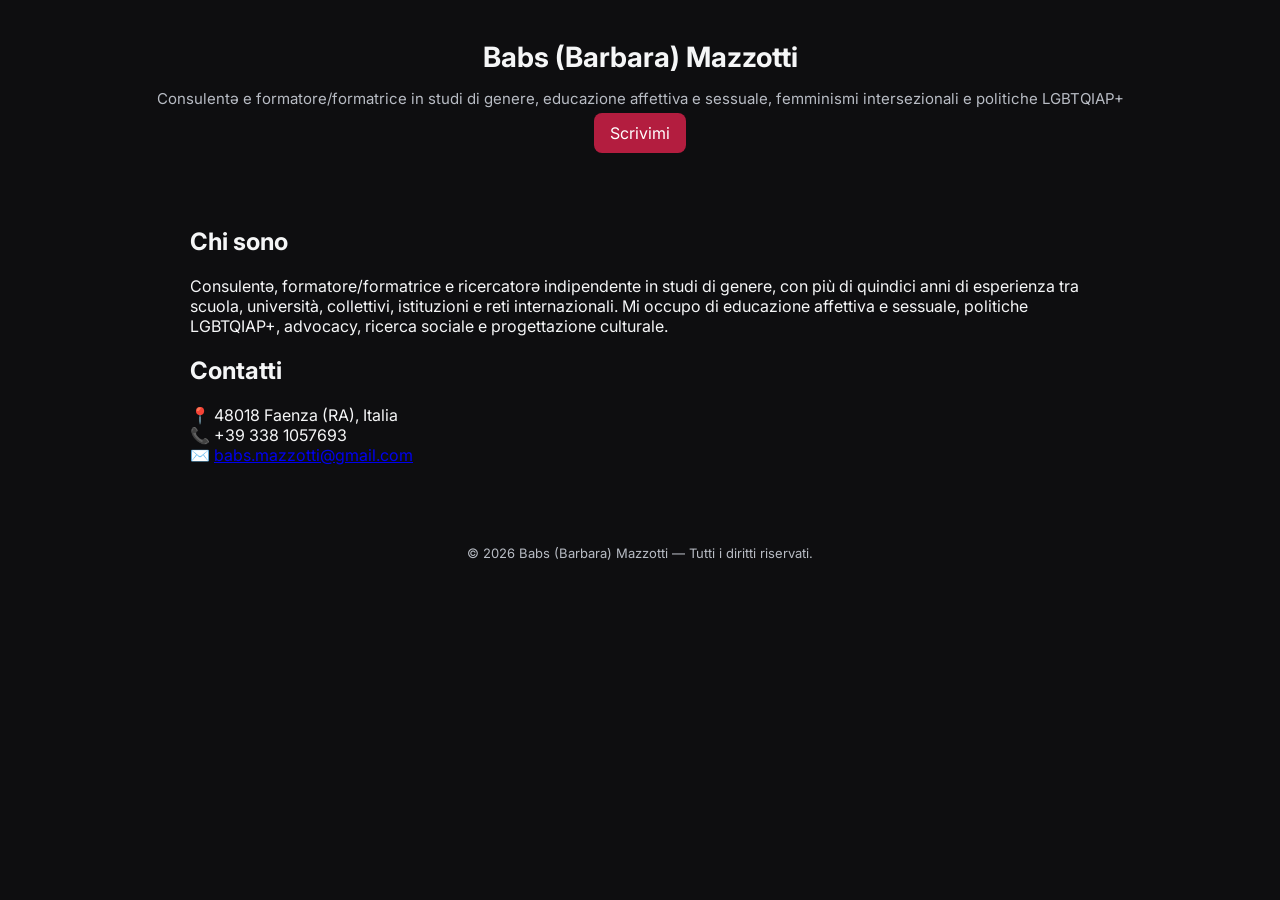
==== index.html @ f8a4dc7f "Add files via upload" ====
<!DOCTYPE html>
<html lang="it">
<head>
<meta charset="utf-8" />
<meta name="viewport" content="width=device-width, initial-scale=1" />
<title>Babs (Barbara) Mazzotti — Consulentə e formatore/formatrice in studi di genere</title>
<meta name="description" content="Consulenza e formazione su studi di genere, educazione affettiva e sessuale, femminismi intersezionali e politiche LGBTQIAP+. Ricerca, attivismo e progettazione culturale." />
<link href="https://fonts.googleapis.com/css2?family=Inter:wght@300;400;600;800&display=swap" rel="stylesheet">
<style>
  body {margin:0; font-family:'Inter', sans-serif; background:#0e0e10; color:#f5f6f7;}
  .container {max-width:900px; margin:auto; padding:24px;}
  header {text-align:center; padding:40px 0;}
  h1 {margin:0; font-size:28px;}
  p.subtitle {color:#b8bcc4; font-size:15px;}
  a.btn {background:#b31d3f; color:white; padding:10px 16px; border-radius:8px; text-decoration:none;}
  a.btn:hover {opacity:0.85;}
  footer {text-align:center; color:#b8bcc4; padding:40px 0; font-size:13px;}
</style>
</head>
<body>
  <header>
    <h1>Babs (Barbara) Mazzotti</h1>
    <p class="subtitle">Consulentə e formatore/formatrice in studi di genere, educazione affettiva e sessuale, femminismi intersezionali e politiche LGBTQIAP+</p>
    <a class="btn" href="mailto:babs.mazzotti@gmail.com">Scrivimi</a>
  </header>
  <main class="container">
    <h2>Chi sono</h2>
    <p>Consulentə, formatore/formatrice e ricercatorə indipendente in studi di genere, con più di quindici anni di esperienza tra scuola, università, collettivi, istituzioni e reti internazionali. Mi occupo di educazione affettiva e sessuale, politiche LGBTQIAP+, advocacy, ricerca sociale e progettazione culturale.</p>
    <h2>Contatti</h2>
    <p>📍 48018 Faenza (RA), Italia<br>📞 +39 338 1057693<br>✉️ <a href="mailto:babs.mazzotti@gmail.com">babs.mazzotti@gmail.com</a></p>
  </main>
  <footer>
    © <span id="year"></span> Babs (Barbara) Mazzotti — Tutti i diritti riservati.
  </footer>
<script>document.getElementById('year').textContent = new Date().getFullYear();</script>
</body>
</html>
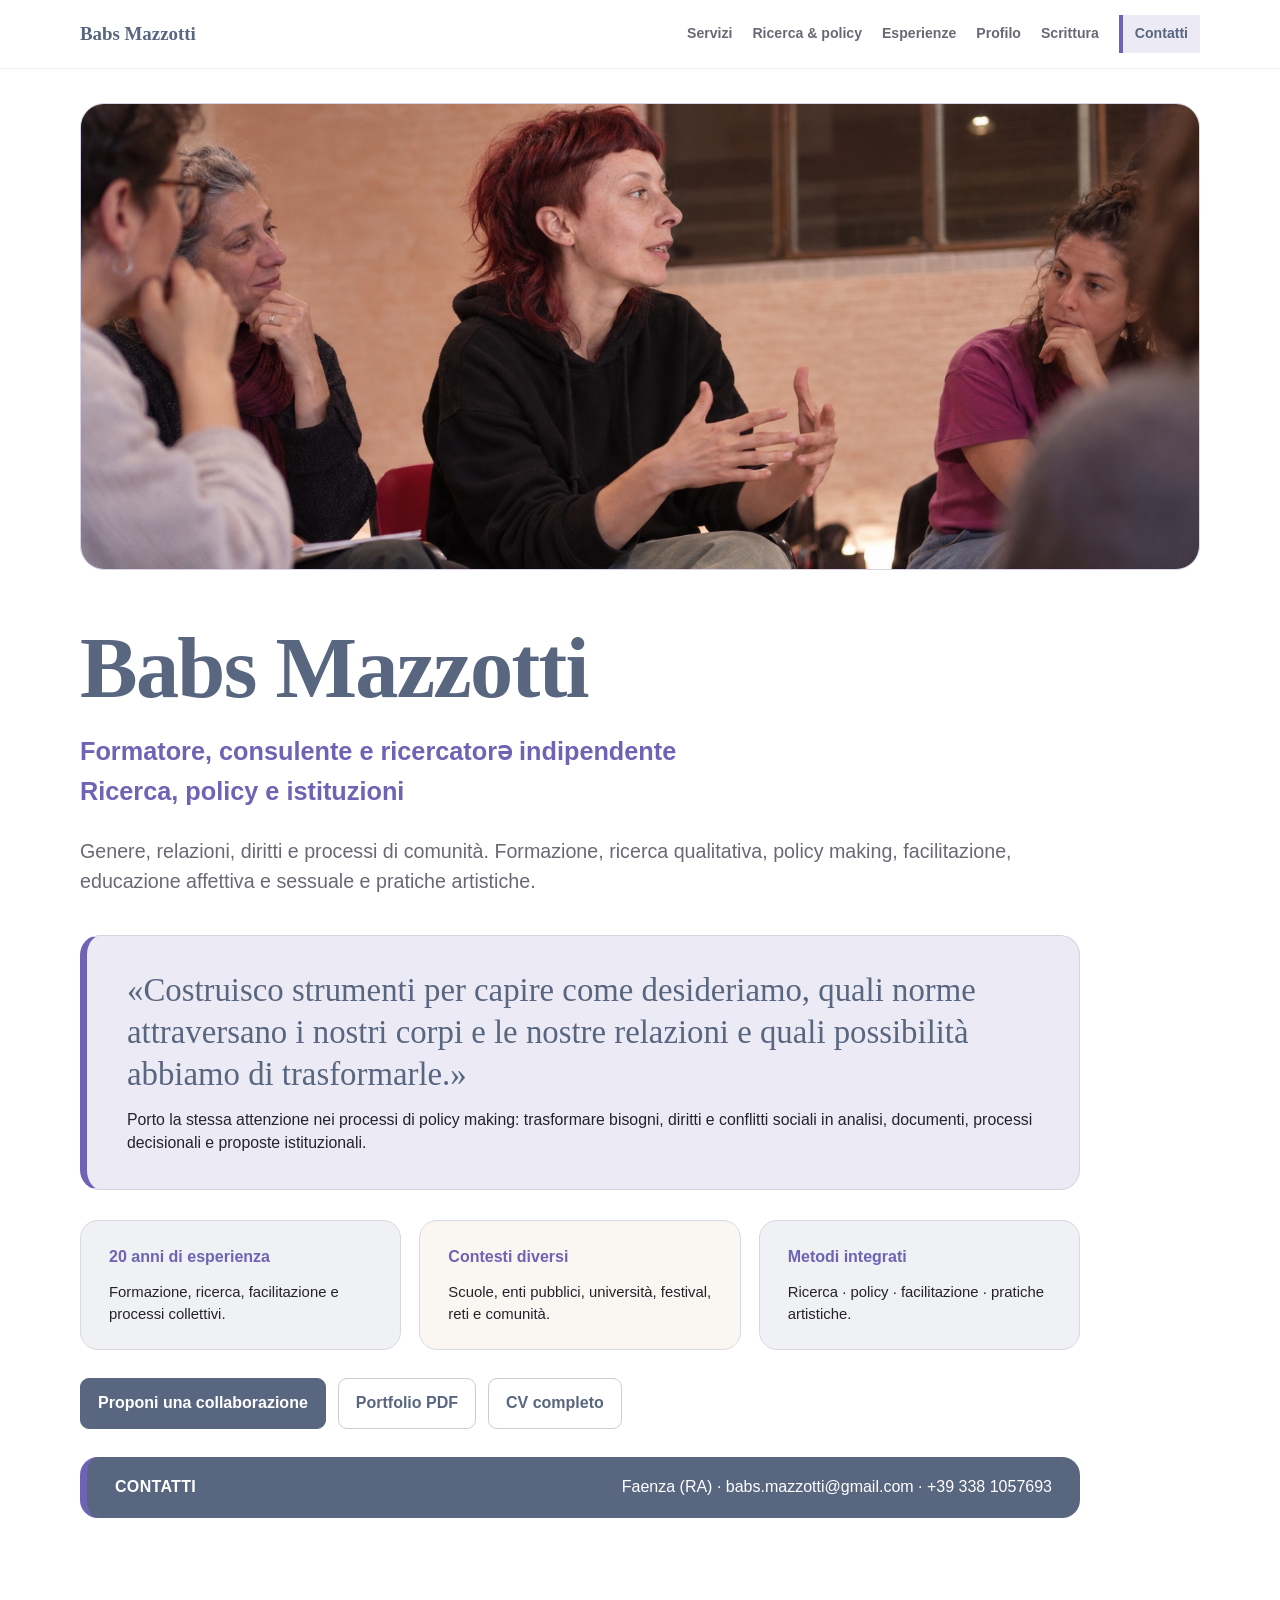
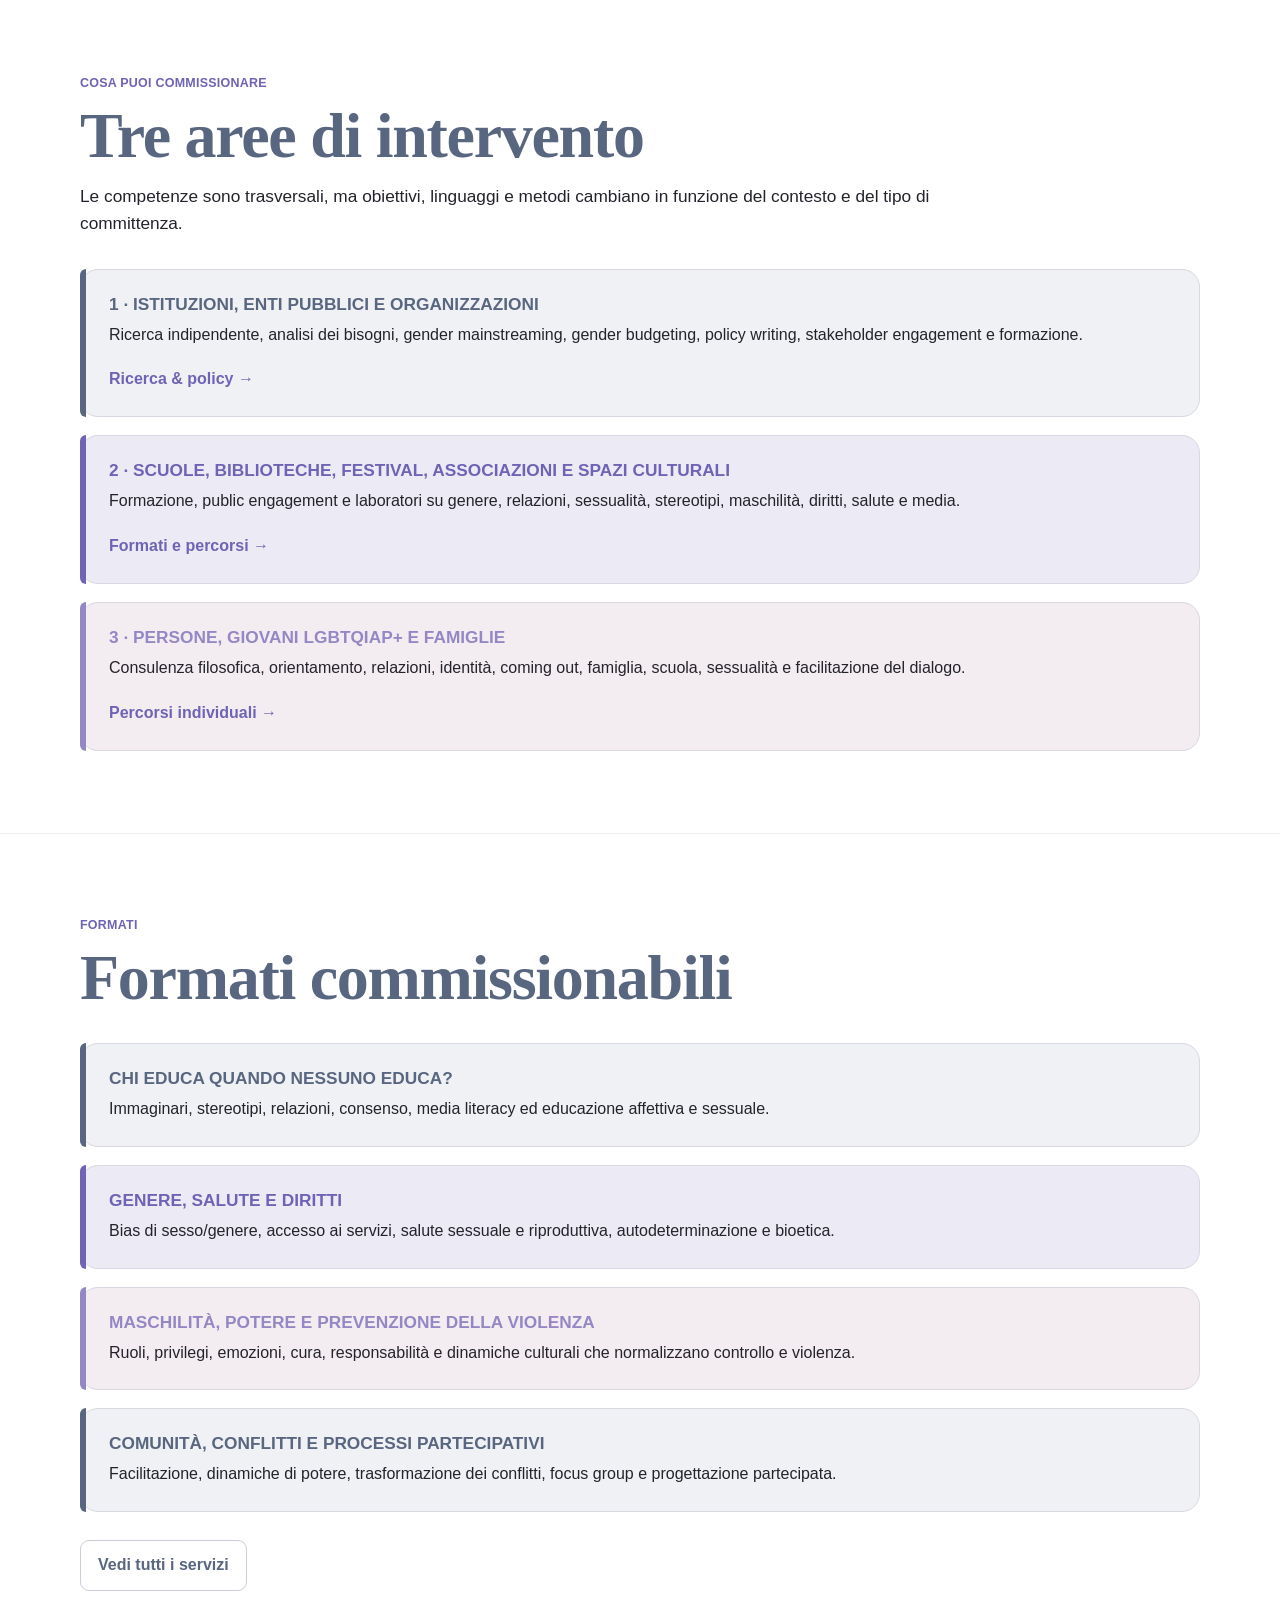
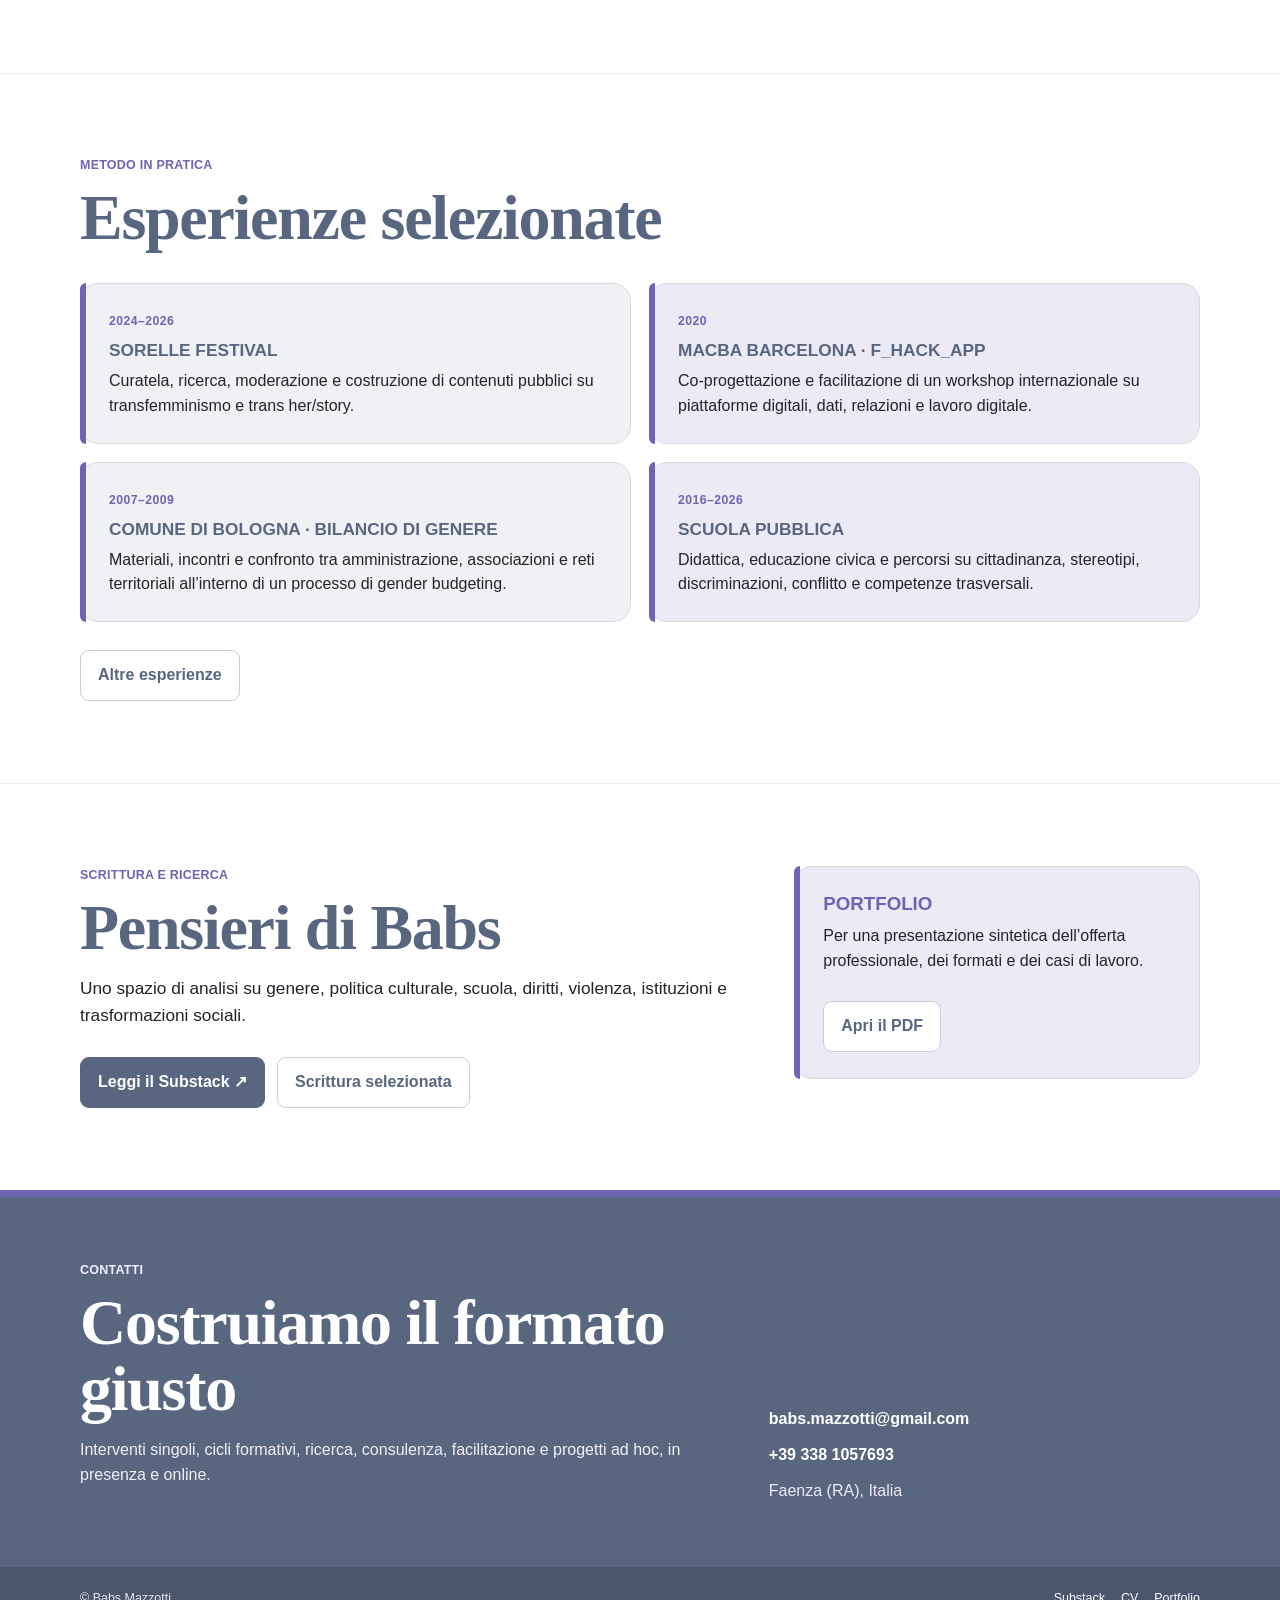
==== commit 643ebd02: "Nuovo sito professionale V3" ====
--- a/index.html
+++ b/index.html
@@ -1,37 +1,21 @@
-<!DOCTYPE html>
-<html lang="it">
-<head>
-<meta charset="utf-8" />
-<meta name="viewport" content="width=device-width, initial-scale=1" />
-<title>Babs (Barbara) Mazzotti — Consulentə e formatore/formatrice in studi di genere</title>
-<meta name="description" content="Consulenza e formazione su studi di genere, educazione affettiva e sessuale, femminismi intersezionali e politiche LGBTQIAP+. Ricerca, attivismo e progettazione culturale." />
-<link href="https://fonts.googleapis.com/css2?family=Inter:wght@300;400;600;800&display=swap" rel="stylesheet">
-<style>
-  body {margin:0; font-family:'Inter', sans-serif; background:#0e0e10; color:#f5f6f7;}
-  .container {max-width:900px; margin:auto; padding:24px;}
-  header {text-align:center; padding:40px 0;}
-  h1 {margin:0; font-size:28px;}
-  p.subtitle {color:#b8bcc4; font-size:15px;}
-  a.btn {background:#b31d3f; color:white; padding:10px 16px; border-radius:8px; text-decoration:none;}
-  a.btn:hover {opacity:0.85;}
-  footer {text-align:center; color:#b8bcc4; padding:40px 0; font-size:13px;}
-</style>
-</head>
-<body>
-  <header>
-    <h1>Babs (Barbara) Mazzotti</h1>
-    <p class="subtitle">Consulentə e formatore/formatrice in studi di genere, educazione affettiva e sessuale, femminismi intersezionali e politiche LGBTQIAP+</p>
-    <a class="btn" href="mailto:babs.mazzotti@gmail.com">Scrivimi</a>
-  </header>
-  <main class="container">
-    <h2>Chi sono</h2>
-    <p>Consulentə, formatore/formatrice e ricercatorə indipendente in studi di genere, con più di quindici anni di esperienza tra scuola, università, collettivi, istituzioni e reti internazionali. Mi occupo di educazione affettiva e sessuale, politiche LGBTQIAP+, advocacy, ricerca sociale e progettazione culturale.</p>
-    <h2>Contatti</h2>
-    <p>📍 48018 Faenza (RA), Italia<br>📞 +39 338 1057693<br>✉️ <a href="mailto:babs.mazzotti@gmail.com">babs.mazzotti@gmail.com</a></p>
-  </main>
-  <footer>
-    © <span id="year"></span> Babs (Barbara) Mazzotti — Tutti i diritti riservati.
-  </footer>
-<script>document.getElementById('year').textContent = new Date().getFullYear();</script>
-</body>
-</html>+<!doctype html><html lang="it"><head>
+<meta charset="utf-8"><meta name="viewport" content="width=device-width,initial-scale=1">
+<title>Babs Mazzotti — Formazione, ricerca, policy e facilitazione</title>
+<meta name="description" content="Babs Mazzotti: formazione, ricerca qualitativa, policy, facilitazione e progettazione culturale su genere, relazioni, diritti e processi di comunità.">
+<meta name="theme-color" content="#6e63b4"><link rel="canonical" href="https://babsmazzotti.it/">
+<meta property="og:title" content="Babs Mazzotti — Formazione, ricerca, policy e facilitazione"><meta property="og:description" content="Genere, relazioni, diritti e processi di comunità."><meta property="og:type" content="website"><meta property="og:url" content="https://babsmazzotti.it/"><meta property="og:image" content="https://babsmazzotti.it/assets/hero.jpg">
+<link rel="stylesheet" href="styles.css">
+<script type="application/ld+json">{"@context":"https://schema.org","@type":"Person","name":"Babs Mazzotti","url":"https://babsmazzotti.it","email":"mailto:babs.mazzotti@gmail.com","jobTitle":"Formazione, ricerca, policy e facilitazione","address":{"@type":"PostalAddress","addressLocality":"Faenza","addressRegion":"RA","addressCountry":"IT"},"sameAs":["https://babsmazzotti.substack.com"]}</script>
+</head><body>
+<a class="skip-link" href="#main">Vai al contenuto</a>
+<header class="site-header"><div class="wrap nav-wrap"><a class="brand" href="index.html">Babs Mazzotti</a><nav class="main-nav" aria-label="Navigazione principale"><a href="servizi.html">Servizi</a><a href="ricerca-policy.html">Ricerca &amp; policy</a><a href="esperienze.html">Esperienze</a><a href="profilo.html">Profilo</a><a href="scrittura.html">Scrittura</a><a class="nav-cta" href="contatti.html">Contatti</a></nav></div></header>
+<main id="main">
+<section class="hero"><div class="wrap"><figure class="hero-image"><img src="assets/hero.jpg" alt="Scena di un laboratorio partecipativo in uno spazio ad archi"></figure><div class="hero-copy"><h1>Babs Mazzotti</h1><p class="hero-role">Formatore, consulente e ricercatorə indipendente</p><p class="hero-role">Ricerca, policy e istituzioni</p><p class="hero-lead">Genere, relazioni, diritti e processi di comunità. Formazione, ricerca qualitativa, policy making, facilitazione, educazione affettiva e sessuale e pratiche artistiche.</p><blockquote class="quote"><span class="quote-main">«Costruisco strumenti per capire come desideriamo, quali norme attraversano i nostri corpi e le nostre relazioni e quali possibilità abbiamo di trasformarle.»</span><span class="quote-note">Porto la stessa attenzione nei processi di policy making: trasformare bisogni, diritti e conflitti sociali in analisi, documenti, processi decisionali e proposte istituzionali.</span></blockquote><div class="trust-strip"><div><strong>20 anni di esperienza</strong><span>Formazione, ricerca, facilitazione e processi collettivi.</span></div><div><strong>Contesti diversi</strong><span>Scuole, enti pubblici, università, festival, reti e comunità.</span></div><div><strong>Metodi integrati</strong><span>Ricerca · policy · facilitazione · pratiche artistiche.</span></div></div><div class="actions"><a class="button primary" href="contatti.html">Proponi una collaborazione</a><a class="button secondary" href="docs/Babs_Mazzotti_Portfolio.pdf">Portfolio PDF</a><a class="button secondary" href="cv.html">CV completo</a></div><div class="cover-contact"><strong>Contatti</strong><span>Faenza (RA) · <a href="mailto:babs.mazzotti@gmail.com">babs.mazzotti@gmail.com</a> · <a href="tel:+393381057693">+39 338 1057693</a></span></div></div></div></section>
+<section class="section"><div class="wrap"><p class="eyebrow">Cosa puoi commissionare</p><h2>Tre aree di intervento</h2><p class="section-intro">Le competenze sono trasversali, ma obiettivi, linguaggi e metodi cambiano in funzione del contesto e del tipo di committenza.</p><div class="grid three editorial-list"><article class="card slate"><h3>1 · Istituzioni, enti pubblici e organizzazioni</h3><p>Ricerca indipendente, analisi dei bisogni, gender mainstreaming, gender budgeting, policy writing, stakeholder engagement e formazione.</p><a class="card-link" href="ricerca-policy.html">Ricerca &amp; policy →</a></article><article class="card violet"><h3>2 · Scuole, biblioteche, festival, associazioni e spazi culturali</h3><p>Formazione, public engagement e laboratori su genere, relazioni, sessualità, stereotipi, maschilità, diritti, salute e media.</p><a class="card-link" href="servizi.html">Formati e percorsi →</a></article><article class="card rose"><h3>3 · Persone, giovani LGBTQIAP+ e famiglie</h3><p>Consulenza filosofica, orientamento, relazioni, identità, coming out, famiglia, scuola, sessualità e facilitazione del dialogo.</p><a class="card-link" href="servizi.html#persone">Percorsi individuali →</a></article></div></div></section>
+<section class="section soft"><div class="wrap"><p class="eyebrow">Formati</p><h2>Formati commissionabili</h2><div class="grid two"><article class="card slate"><h3>Chi educa quando nessuno educa?</h3><p>Immaginari, stereotipi, relazioni, consenso, media literacy ed educazione affettiva e sessuale.</p></article><article class="card violet"><h3>Genere, salute e diritti</h3><p>Bias di sesso/genere, accesso ai servizi, salute sessuale e riproduttiva, autodeterminazione e bioetica.</p></article><article class="card rose"><h3>Maschilità, potere e prevenzione della violenza</h3><p>Ruoli, privilegi, emozioni, cura, responsabilità e dinamiche culturali che normalizzano controllo e violenza.</p></article><article class="card slate"><h3>Comunità, conflitti e processi partecipativi</h3><p>Facilitazione, dinamiche di potere, trasformazione dei conflitti, focus group e progettazione partecipata.</p></article></div><div class="actions"><a class="button secondary" href="servizi.html">Vedi tutti i servizi</a></div></div></section>
+<section class="section"><div class="wrap"><p class="eyebrow">Metodo in pratica</p><h2>Esperienze selezionate</h2><div class="case-list"><article class="case"><time>2024–2026</time><h3>Sorelle Festival</h3><p>Curatela, ricerca, moderazione e costruzione di contenuti pubblici su transfemminismo e trans her/story.</p></article><article class="case"><time>2020</time><h3>MACBA Barcelona · F_Hack_App</h3><p>Co-progettazione e facilitazione di un workshop internazionale su piattaforme digitali, dati, relazioni e lavoro digitale.</p></article><article class="case"><time>2007–2009</time><h3>Comune di Bologna · Bilancio di genere</h3><p>Materiali, incontri e confronto tra amministrazione, associazioni e reti territoriali all’interno di un processo di gender budgeting.</p></article><article class="case"><time>2016–2026</time><h3>Scuola pubblica</h3><p>Didattica, educazione civica e percorsi su cittadinanza, stereotipi, discriminazioni, conflitto e competenze trasversali.</p></article></div><div class="actions"><a class="button secondary" href="esperienze.html">Altre esperienze</a></div></div></section>
+<section class="section pearl"><div class="wrap split"><div><p class="eyebrow">Scrittura e ricerca</p><h2>Pensieri di Babs</h2><p class="section-intro">Uno spazio di analisi su genere, politica culturale, scuola, diritti, violenza, istituzioni e trasformazioni sociali.</p><div class="actions"><a class="button primary" href="https://babsmazzotti.substack.com" target="_blank" rel="noopener">Leggi il Substack ↗</a><a class="button secondary" href="scrittura.html">Scrittura selezionata</a></div></div><aside class="sidebox"><h3>Portfolio</h3><p>Per una presentazione sintetica dell’offerta professionale, dei formati e dei casi di lavoro.</p><div class="actions"><a class="button secondary" href="docs/Babs_Mazzotti_Portfolio.pdf">Apri il PDF</a></div></aside></div></section>
+</main>
+<section class="contact-band"><div class="wrap contact-grid"><div><p class="eyebrow light">Contatti</p><h2>Costruiamo il formato giusto</h2><p>Interventi singoli, cicli formativi, ricerca, consulenza, facilitazione e progetti ad hoc, in presenza e online.</p></div><div class="contact-links"><a href="mailto:babs.mazzotti@gmail.com">babs.mazzotti@gmail.com</a><a href="tel:+393381057693">+39 338 1057693</a><span>Faenza (RA), Italia</span></div></div></section>
+<footer class="site-footer"><div class="wrap footer-wrap"><span>© Babs Mazzotti</span><div class="footer-links"><a href="https://babsmazzotti.substack.com" target="_blank" rel="noopener">Substack</a><a href="cv.html">CV</a><a href="docs/Babs_Mazzotti_Portfolio.pdf">Portfolio</a></div></div></footer>
+</body></html>
--- a/styles.css
+++ b/styles.css
@@ -0,0 +1,141 @@
+:root{
+  --ink:#24232b;
+  --muted:#6b6874;
+  --violet:#6e63b4;
+  --violet-soft:#9388c4;
+  --slate:#596680;
+  --slate-dark:#4d596f;
+  --lav:#eceaf5;
+  --pearl:#f0f1f4;
+  --warm:#faf7f3;
+  --rose:#f3edf2;
+  --line:#d9d7e0;
+  --white:#ffffff;
+  --max:1120px;
+  --sans:"Noto Sans",Arial,Helvetica,sans-serif;
+  --serif:"Noto Serif",Georgia,"Times New Roman",serif;
+}
+*{box-sizing:border-box}
+html{scroll-behavior:smooth}
+body{margin:0;background:#fff;color:var(--ink);font-family:var(--sans);line-height:1.55;text-rendering:optimizeLegibility}
+a{color:inherit}
+img{display:block;max-width:100%}
+.wrap{width:min(var(--max),calc(100% - 56px));margin-inline:auto}
+.skip-link{position:absolute;left:-9999px}.skip-link:focus{left:16px;top:16px;z-index:1000;background:#fff;padding:10px 14px;border:2px solid var(--violet)}
+
+/* header: deliberately restrained, like the portfolio footer/header system */
+.site-header{position:sticky;top:0;z-index:80;background:rgba(255,255,255,.97);border-bottom:1px solid #ecebf0;backdrop-filter:blur(14px)}
+.nav-wrap{min-height:68px;display:flex;align-items:center;justify-content:space-between;gap:26px}
+.brand{font-family:var(--serif);font-weight:800;color:var(--slate);font-size:1.18rem;text-decoration:none;white-space:nowrap}
+.main-nav{display:flex;align-items:center;gap:20px;flex-wrap:wrap;justify-content:flex-end}
+.main-nav a{text-decoration:none;color:var(--muted);font-size:.88rem;font-weight:700}
+.main-nav a:hover,.main-nav a:focus-visible,.main-nav a[aria-current="page"]{color:var(--violet)}
+.nav-cta{border-left:4px solid var(--violet);padding:8px 12px;background:var(--lav);color:var(--slate)!important}
+
+/* typography mirrors brochure */
+.eyebrow{margin:0 0 10px;color:var(--violet);font-size:.78rem;letter-spacing:.02em;font-weight:900;text-transform:uppercase}
+.eyebrow.light{color:#f1efff}
+h1,h2{font-family:var(--serif);color:var(--slate);line-height:1.03;margin:0;letter-spacing:-.02em;font-weight:800}
+h1{font-size:clamp(3.4rem,7vw,5.4rem)}
+h2{font-size:clamp(2.55rem,5vw,4.05rem)}
+h3{line-height:1.22;color:var(--slate)}
+.section-intro{max-width:920px;color:var(--ink);font-size:1.08rem;margin:14px 0 0}
+
+/* cover / home */
+.hero{padding:34px 0 74px;background:#fff}
+.hero-image{margin:0 0 54px;border:1px solid #d9d4ea;border-radius:24px;overflow:hidden;background:var(--pearl)}
+.hero-image img{width:100%;height:clamp(300px,38vw,465px);object-fit:cover;object-position:center 48%}
+.hero-copy{max-width:1000px}
+.hero-role{margin:22px 0 0;color:var(--violet);font-size:clamp(1.22rem,2.2vw,1.58rem);line-height:1.3;font-weight:850}
+.hero-role + .hero-role{margin-top:7px}
+.hero-lead{max-width:970px;font-size:clamp(1.05rem,1.8vw,1.23rem);color:var(--muted);margin:28px 0 0;line-height:1.55}
+.quote{margin:38px 0 0;background:var(--lav);border:1px solid #d7d3e1;border-left:7px solid var(--violet);padding:34px 40px;border-radius:20px;color:var(--slate)}
+.quote .quote-main{display:block;font-family:var(--serif);font-size:clamp(1.42rem,2.6vw,2.05rem);line-height:1.28;font-weight:500}
+.quote .quote-note{display:block;margin-top:12px;font-family:var(--sans);font-size:.99rem;line-height:1.5;color:var(--ink)}
+.trust-strip{display:grid;grid-template-columns:repeat(3,1fr);gap:18px;margin:30px 0 0;background:transparent}
+.trust-strip div{padding:24px 28px;border:1px solid var(--line);border-radius:18px;background:var(--pearl)}
+.trust-strip div:nth-child(2){background:var(--warm)}
+.trust-strip div:nth-child(3){background:var(--pearl)}
+.trust-strip strong{display:block;color:var(--violet);font-size:1rem;font-weight:850}
+.trust-strip span{display:block;color:var(--ink);font-size:.93rem;line-height:1.45;margin-top:12px}
+.actions{display:flex;gap:12px;flex-wrap:wrap;margin:28px 0 0}
+.button{display:inline-flex;align-items:center;justify-content:center;text-decoration:none;font-weight:800;padding:12px 17px;border:1px solid #cfcbd8;border-radius:9px;background:#fff;color:var(--slate);transition:.15s ease}
+.button.primary{background:var(--slate);color:#fff;border-color:var(--slate)}
+.button.secondary{background:#fff;color:var(--slate)}
+.button:hover{border-color:var(--violet);color:var(--violet)}
+.button.primary:hover{background:var(--slate-dark);color:#fff;border-color:var(--slate-dark)}
+.cover-contact{margin-top:28px;background:var(--slate);color:#fff;border-left:7px solid var(--violet);border-radius:18px;padding:18px 28px;display:flex;justify-content:space-between;gap:18px;align-items:center;flex-wrap:wrap}
+.cover-contact strong{text-transform:uppercase;letter-spacing:.02em}.cover-contact a{color:#fff;text-decoration:none}
+
+/* sections adopt stacked editorial cards from brochure */
+.section{padding:82px 0}
+.section.soft{background:#fff}
+.section.pearl{background:#fff}
+.section + .section{border-top:1px solid #efedf2}
+.editorial-list{display:grid;gap:18px;margin-top:32px}
+.grid{display:grid;gap:18px;margin-top:32px}
+.grid.three{grid-template-columns:1fr}
+.grid.two{grid-template-columns:1fr}
+.card{position:relative;padding:24px 26px 24px 28px;border:1px solid var(--line);border-radius:18px;background:var(--pearl);box-shadow:none}
+.card:before{content:"";position:absolute;left:-1px;top:-1px;bottom:-1px;width:6px;background:var(--slate);border-radius:18px 0 0 18px}
+.card.violet{background:var(--lav)}.card.violet:before{background:var(--violet)}
+.card.slate{background:var(--pearl)}.card.slate:before{background:var(--slate)}
+.card.rose{background:var(--rose)}.card.rose:before{background:var(--violet-soft)}
+.card.warm{background:var(--warm)}.card.warm:before{background:var(--violet-soft)}
+.card h3{margin:0 0 8px;font-size:1.08rem;text-transform:uppercase;color:var(--slate);font-weight:900}
+.card.violet h3{color:var(--violet)}.card.rose h3{color:var(--violet-soft)}
+.card p{margin:0 0 10px}.card p:last-child{margin-bottom:0}.card .small{font-size:.9rem;color:var(--muted)}
+.card-link{display:inline-block;margin-top:10px;color:var(--violet);font-weight:800;text-decoration:none}.card-link:hover{text-decoration:underline}
+
+/* case studies */
+.case-list{display:grid;grid-template-columns:repeat(2,1fr);gap:18px;margin-top:32px}
+.case{position:relative;padding:24px 26px 24px 28px;border:1px solid var(--line);border-radius:18px;background:var(--pearl)}
+.case:nth-child(2n){background:var(--lav)}
+.case:before{content:"";position:absolute;left:-1px;top:-1px;bottom:-1px;width:6px;background:var(--violet);border-radius:18px 0 0 18px}
+.case time{font-size:.76rem;letter-spacing:.04em;font-weight:900;color:var(--violet)}
+.case h3{margin:7px 0 8px;font-size:1.08rem;text-transform:uppercase}.case p{margin:0;color:var(--ink)}
+
+/* internal pages */
+.page-hero{padding:64px 0 46px;background:#fff;border-bottom:1px solid #efedf2}
+.page-hero h1{font-size:clamp(3rem,6vw,4.8rem)}
+.page-hero p{max-width:900px;color:var(--ink);font-size:1.08rem;margin:16px 0 0}
+.breadcrumb{font-size:.82rem;color:var(--muted);margin-bottom:16px}.breadcrumb a{color:var(--violet);text-decoration:none}
+.split{display:grid;grid-template-columns:minmax(0,1.25fr) minmax(280px,.75fr);gap:38px;align-items:start}
+.sidebox{position:relative;background:var(--lav);padding:26px 28px;border:1px solid var(--line);border-radius:18px}
+.sidebox:before{content:"";position:absolute;left:-1px;top:-1px;bottom:-1px;width:6px;background:var(--violet);border-radius:18px 0 0 18px}
+.sidebox h3{margin:0 0 8px;color:var(--violet);text-transform:uppercase}.sidebox h3:not(:first-child){margin-top:24px}.sidebox p{margin:0;color:var(--ink)}
+.format-list{display:grid;gap:16px;margin-top:30px}.format-item{position:relative;display:grid;grid-template-columns:230px 1fr;gap:24px;padding:22px 24px 22px 28px;border:1px solid var(--line);border-radius:18px;background:var(--pearl)}.format-item:nth-child(2n){background:var(--lav)}.format-item:before{content:"";position:absolute;left:-1px;top:-1px;bottom:-1px;width:6px;background:var(--violet);border-radius:18px 0 0 18px}.format-item h3{margin:0;font-size:1rem;text-transform:uppercase}.format-item p{margin:0;color:var(--ink)}
+.degree{position:relative;margin:0 0 14px;padding:20px 22px 20px 28px;border:1px solid var(--line);border-radius:16px;background:var(--pearl)}.degree:before{content:"";position:absolute;left:-1px;top:-1px;bottom:-1px;width:5px;background:var(--violet);border-radius:16px 0 0 16px}.degree h3{margin:0 0 5px}.degree p{margin:5px 0;color:var(--ink)}
+.link-list{display:grid;gap:14px;margin-top:30px}.link-item{position:relative;display:block;text-decoration:none;border:1px solid var(--line);padding:20px 22px 20px 28px;border-radius:16px;background:var(--pearl)}.link-item:before{content:"";position:absolute;left:-1px;top:-1px;bottom:-1px;width:5px;background:var(--violet);border-radius:16px 0 0 16px}.link-item:hover{border-color:#bbb4e1}.link-item strong{color:var(--slate)}.link-item span{display:block;color:var(--muted);font-size:.92rem;margin-top:4px}
+.timeline{max-width:960px;margin-top:30px}.timeline details{border-top:1px solid var(--line)}.timeline details:last-child{border-bottom:1px solid var(--line)}.timeline summary{cursor:pointer;padding:18px 0;font-weight:850;color:var(--slate);list-style:none}.timeline summary::-webkit-details-marker{display:none}.timeline details>div{padding:0 0 18px}.timeline p{margin:8px 0;color:var(--ink)}
+.cv-section{padding:30px 0;border-top:1px solid var(--line)}.cv-section h2{font-family:var(--sans);font-size:1.12rem;letter-spacing:0;text-transform:uppercase;color:var(--violet)}.cv-item{margin:17px 0}.cv-item h3{font-size:1rem;margin:0 0 4px;color:var(--ink)}.cv-item p{margin:4px 0;color:var(--muted)}.cv-compact{columns:2;column-gap:42px}.cv-compact p{break-inside:avoid;margin-top:0}
+.notice{padding:16px 18px;border-radius:14px;background:var(--warm);border:1px solid var(--line);color:var(--muted);font-size:.92rem}
+
+.contact-band{padding:64px 0;background:var(--slate);color:#fff;border-top:7px solid var(--violet)}
+.contact-band h2{color:#fff}.contact-grid{display:grid;grid-template-columns:1.2fr .8fr;gap:42px;align-items:end}.contact-band p{color:#f2f0f5}.contact-links{display:flex;flex-direction:column;gap:11px}.contact-links a{color:#fff;text-decoration:none;font-weight:750}.contact-links a:hover{text-decoration:underline}.contact-links span{color:#eceaf5}
+.site-footer{padding:22px 0;background:#4b566d;color:#e6e4ec;font-size:.78rem}.footer-wrap{display:flex;justify-content:space-between;gap:18px;flex-wrap:wrap}.footer-links{display:flex;gap:16px;flex-wrap:wrap}.footer-links a{text-decoration:none;color:#fff}
+:focus-visible{outline:3px solid #b7afea;outline-offset:3px}
+
+@media(max-width:930px){
+  .main-nav a:not(.nav-cta){display:none}
+  .case-list,.split,.contact-grid{grid-template-columns:1fr}
+  .trust-strip{grid-template-columns:1fr}
+  .format-item{grid-template-columns:1fr;gap:8px}
+  .section{padding:64px 0}
+  .cv-compact{columns:1}
+}
+@media(max-width:580px){
+  .wrap{width:min(var(--max),calc(100% - 28px))}
+  .nav-wrap{min-height:62px}
+  .hero{padding-top:22px}
+  .hero-image{border-radius:16px;margin-bottom:32px}.hero-image img{height:250px}
+  h1{font-size:3.15rem}.hero-role{font-size:1.1rem}
+  .quote{padding:25px 22px;border-radius:15px}
+  .trust-strip{gap:12px}.trust-strip div{padding:20px 22px}
+  .page-hero{padding:50px 0 34px}
+  .card,.case,.format-item,.degree,.link-item{border-radius:14px}
+  .cover-contact{padding:17px 20px;border-radius:14px}
+  .contact-band{padding:54px 0}
+}
+@media print{.site-header,.site-footer,.actions,.contact-band,.breadcrumb{display:none!important}.page-hero,.section{padding:24px 0}.wrap{width:100%;max-width:none}.cv-section{break-inside:avoid}.cv-item{break-inside:avoid}body{font-size:10.5pt;color:#000}.cv-section h2{color:#000}.cv-item p{color:#222}}
+@media(prefers-reduced-motion:reduce){html{scroll-behavior:auto}}
